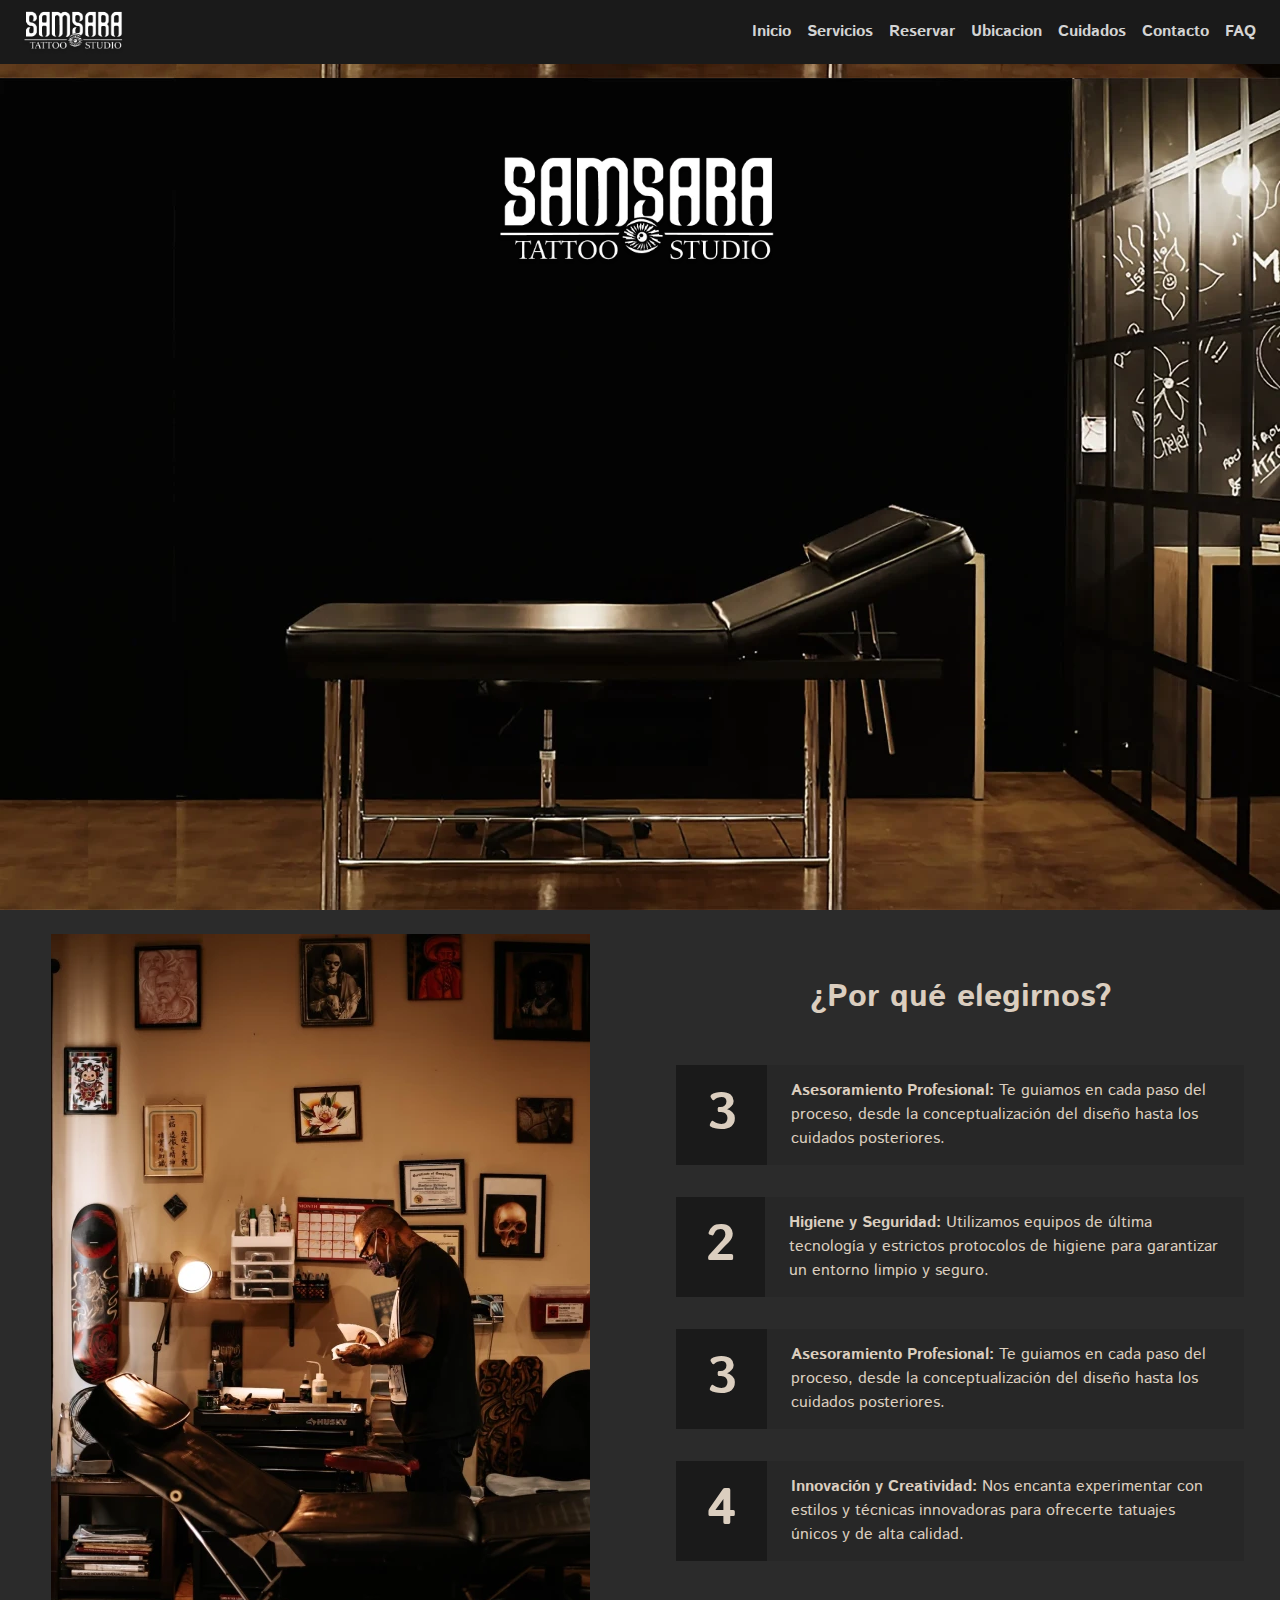
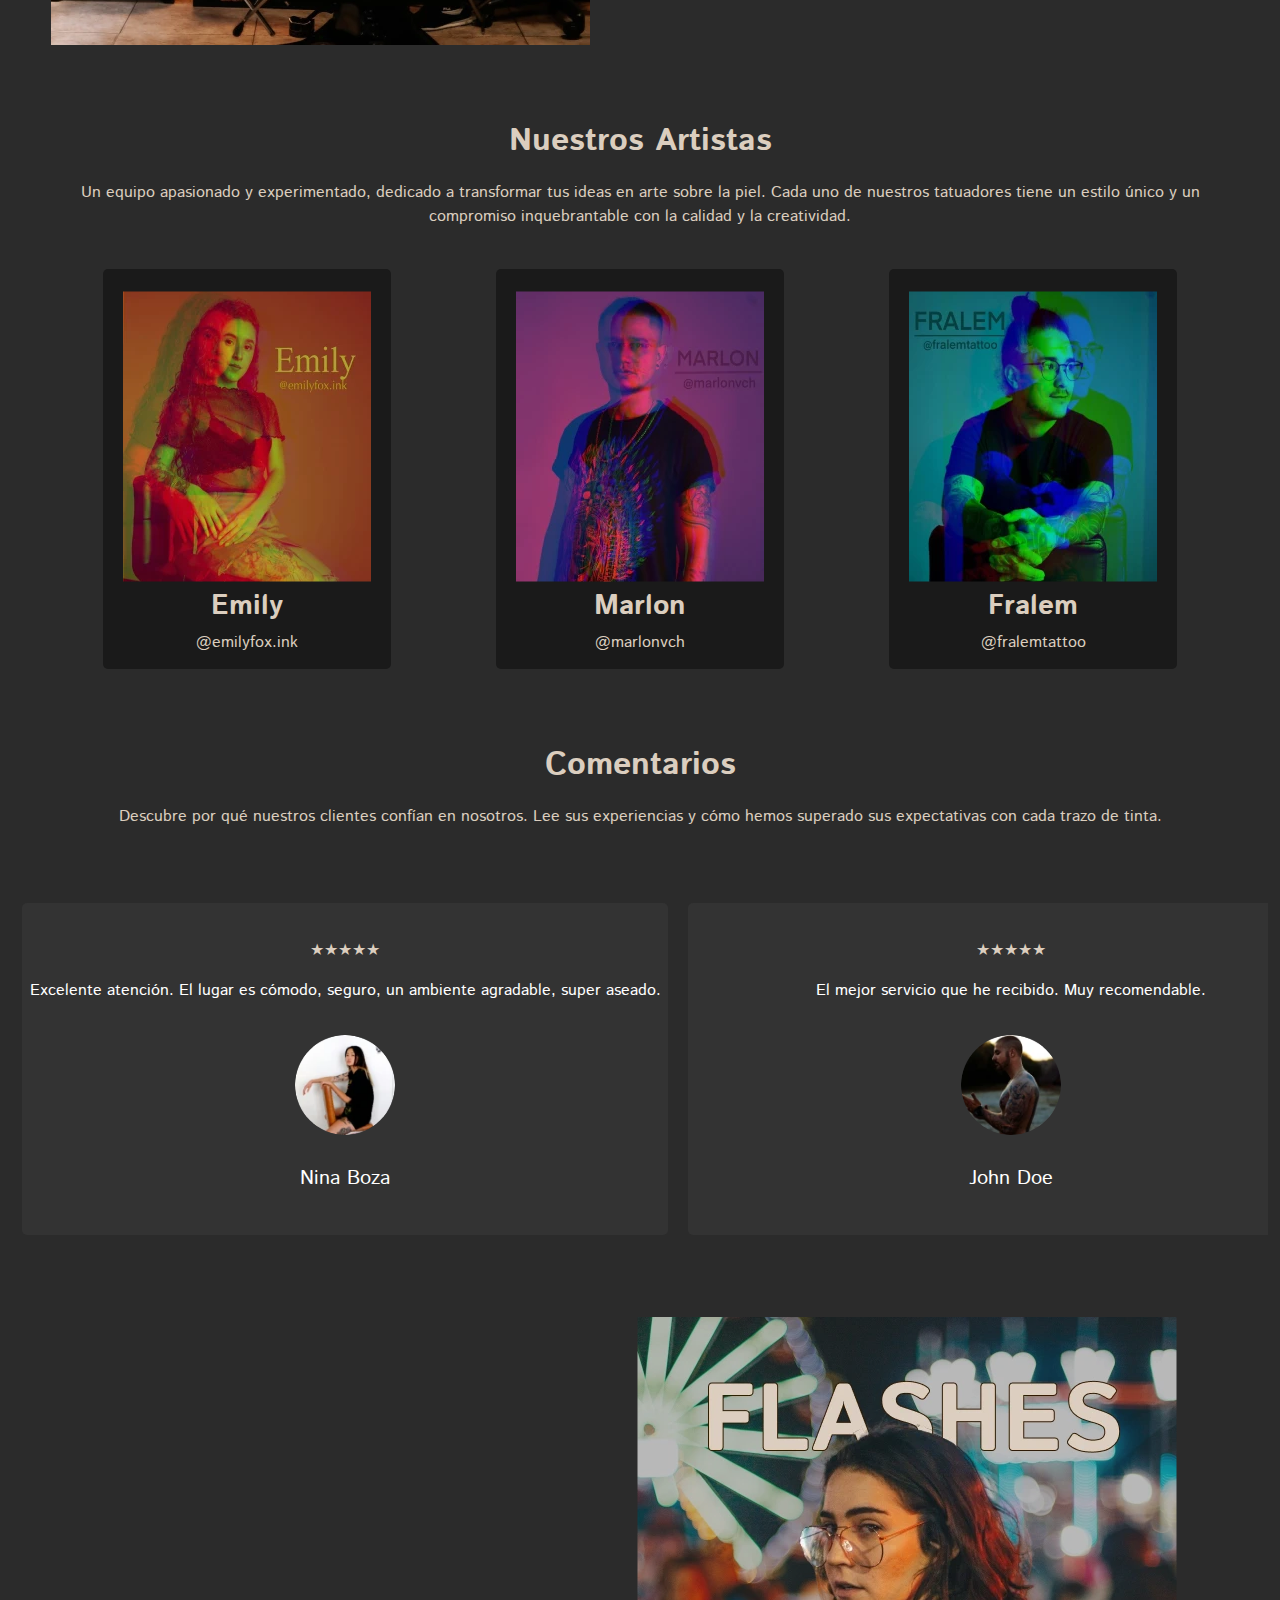
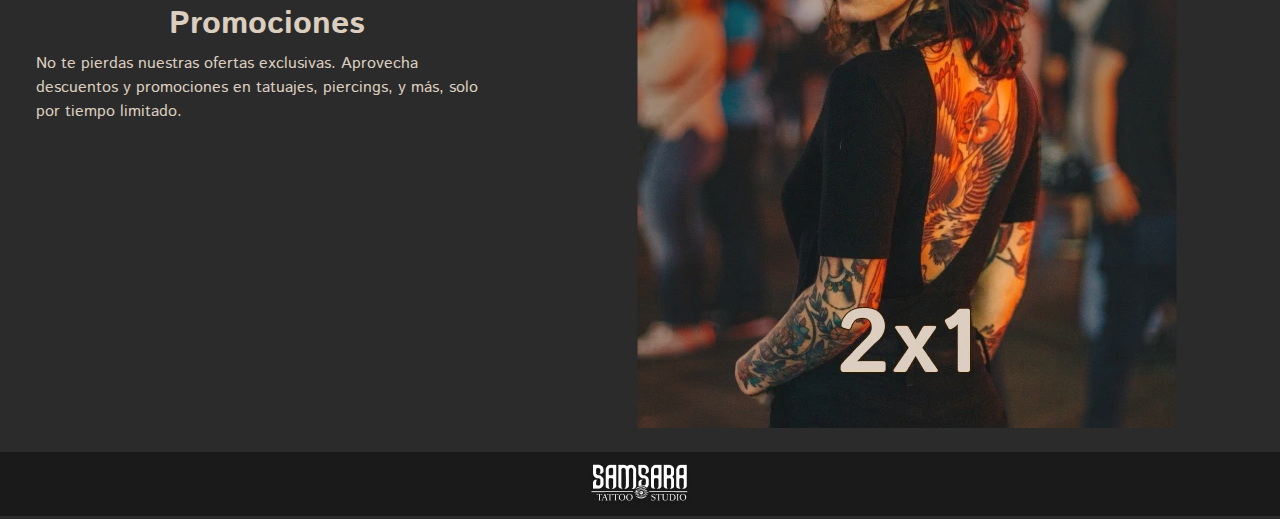
==== index.html @ 42d2559a "final" ====
<!DOCTYPE html>
<html lang="en">

<head>
    <meta charset="UTF-8">
    <meta name="viewport" content="width=device-width, initial-scale=1.0">
    <link href="https://cdn.jsdelivr.net/npm/bootstrap@5.3.0/dist/css/bootstrap.min.css" rel="stylesheet">
    <link rel="stylesheet" href="./index.css">
    <link rel="preconnect" href="https://fonts.googleapis.com">
    <link rel="preconnect" href="https://fonts.gstatic.com" crossorigin>
    <link rel="shortcut icon" href="./images/favicon.webp" type="image/x-icon">
    <link
        href="https://fonts.googleapis.com/css2?family=Istok+Web:ital,wght@0,400;0,700;1,400;1,700&family=Montserrat:ital,wght@0,100..900;1,100..900&display=swap"
        rel="stylesheet">
    <title>Estudio Samsara</title>
</head>

<body>

    <nav class="navbar navbar-expand-lg " aria-label="Main navigation">
        <div class="container-fluid m-0 p-0">
            <a class="navbar-brand m-0 p-0" href="./index.html" tabindex="1">
                <img src="./images/logo.webp" alt="Logo-image" width="100%" height="50"
                    class="d-inline-block align-text-top navStyle">
            </a>
            <button class="navbar-toggler" type="button" data-bs-toggle="collapse" data-bs-target="#navbarNav"
                aria-controls="navbarNav" aria-expanded="false" aria-label="Toggle navigation" tabindex="2">
                <span class="navbar-toggler-icon"></span>
            </button>

            <div class="collapse navbar-collapse" id="navbarNav">
                <ul class="navbar-nav ms-auto">
                    <li class="nav-item">
                        <a class="nav-link" aria-current="page" href="./index.html" tabindex="3">Inicio</a>
                    </li>
                    <li class="nav-item">
                        <a class="nav-link" href="./servicio.html" tabindex="4">Servicios</a>
                    </li>
                    <li class="nav-item">
                        <a class="nav-link" href="./reserva.html" tabindex="5">Reservar</a>
                    </li>
                    <li class="nav-item">
                        <a class="nav-link" href="./ubicacion.html" tabindex="6">Ubicacion</a>
                    </li>
                    <li class="nav-item">
                        <a class="nav-link" href="./cuidados.html" tabindex="7">Cuidados</a>
                    </li>
                    <li class="nav-item">
                        <a class="nav-link" href="./contacto.html" tabindex="8">Contacto</a>
                    </li>
                    <li class="nav-item">
                        <a class="nav-link" href="./faq.html" tabindex="9">FAQ</a>
                    </li>
                </ul>
            </div>
        </div>
    </nav>

    <section class="hero-section p-0 m-0">
        <img src="./images/logo-hero.webp" class="img-fluid imgLogoHero" alt="">
    </section>

    <section class=" p-0 m-0 " tabindex="10     ">
        <div class="row  p-0 m-0  section-oferta">
            <div class="col-md-6 image-container">
                <img src="./images/oferta-de-valor.webp" class="img-fluid p-4" alt="Tatto-Artist-Image">
            </div>
            <div class="col-md-6 text-container">
                <h2 class="sectionTittle">¿Por qué elegirnos?</h2>
                <div class="oferta  p-4 m-0">

                    <div class="oferta-element m-3">
                        <div class="number-oferta ">
                            <p class="p-0 m-0 number-text">3</p>
                        </div>
                        <div class="p-4"><strong>Asesoramiento Profesional:</strong> Te guiamos en cada paso del
                            proceso, desde la conceptualización del diseño hasta los cuidados posteriores.
                        </div>
                    </div>
                    <div class="oferta-element m-3">
                        <div class="number-oferta ">
                            <p class="p-0 m-0 number-text">2</p>
                        </div>
                        <div class="p-4"><strong>Higiene y Seguridad:</strong> Utilizamos equipos de última tecnología y
                            estrictos protocolos de higiene para garantizar un entorno limpio y seguro.
                        </div>
                    </div>
                    <div class="oferta-element m-3">
                        <div class="number-oferta ">
                            <p class="p-0 m-0 number-text">3</p>
                        </div>
                        <div class="p-4"><strong>Asesoramiento Profesional:</strong> Te guiamos en cada paso del
                            proceso, desde la conceptualización del diseño hasta los cuidados posteriores.
                        </div>
                    </div>
                    <div class="oferta-element m-3">
                        <div class="number-oferta ">
                            <p class="p-0 m-0 number-text">4</p>
                        </div>
                        <div class="p-4"><strong>Innovación y Creatividad: </strong> Nos encanta experimentar con
                            estilos y técnicas innovadoras para ofrecerte tatuajes únicos y de alta calidad.
                        </div>
                    </div>
                </div>
            </div>
        </div>
    </section>


    <section class=" p-0 m-0" tabindex="11">
        <div class="row equipo  p-0 m-0 pt-5">
            <div class="col-md-12 Artistas-Text">
                <p class="sectionTittle">Nuestros Artistas</p>
                <p>Un equipo apasionado y experimentado, dedicado a transformar tus ideas en arte sobre la piel. Cada
                    uno de
                    nuestros tatuadores

                    tiene un estilo único y un compromiso inquebrantable con la calidad y la creatividad.</p>
            </div>
            <div class="col-md-12 row  Artistas-Cards pt-3 pb-3">
                <div class="card-team col-md-4 p-0 m-0 mt-2 mb-2">
                    <img src="./images/emily-img.webp" alt="Foto-Artista-Emily" class="img img-fluid m-0 p-0 p-2">
                    <h3>Emily</h3>
                    <a href="https://www.instagram.com/emilyfox.ink/" target="_blank">@emilyfox.ink</a>
                </div>
                <div class="card-team col-md-4 p-0 m-0 mt-2 mb-2">
                    <img src="./images/marlon-img.webp" alt="Foto-Artista-Marlon" class="img img-fluid m-0 p-0 p-2">
                    <h3>Marlon</h3>
                    <a href="https://www.instagram.com/marlonvch/" target="_blank">@marlonvch</a>
                </div>
                <div class="card-team col-md-4 p-0 m-0 mt-2 mb-2">
                    <img src="./images/fralem-img.webp" alt="Foto-Artista-Fralem" class="img img-fluid m-0 p-0 p-2">
                    <h3>Fralem</h3>
                    <a href="https://www.instagram.com/fralemtattoo/" target="_blank">@fralemtattoo</a>
                </div>
            </div>
        </div>

    </section>

    <section class=" p-0 m-0" tabindex="12">
        <div class="row equipo  p-0 m-0 pt-5">
            <div class="col-md-12 Artistas-Text">
                <p class="sectionTittle">Comentarios</p>
                <p>Descubre por qué nuestros clientes confían en nosotros. Lee sus experiencias y cómo hemos superado
                    sus expectativas con cada

                    trazo de tinta.</p>
            </div>
            <div class="container my-5">
                <div class="testimonial-container d-flex">
                    <div class="testimonial-wrapper">
                        <div class="testimonial-card">
                            <div class="testimonial-rating">
                                ★★★★★
                            </div>
                            <p>Excelente atención. El lugar es cómodo, seguro, un ambiente agradable, super aseado.</p>
                            <img src="./images/photoM1.webp" alt="Cliente">
                            <h5 class="mt-3">Nina Boza</h5>
                        </div>
                    </div>
                    <div class="testimonial-wrapper">
                        <div class="testimonial-card">
                            <div class="testimonial-rating">
                                ★★★★★
                            </div>
                            <p>El mejor servicio que he recibido. Muy recomendable.</p>
                            <img src="./images/photoB1.webp" alt="Cliente">
                            <h5 class="mt-3">John Doe</h5>
                        </div>
                    </div>
                    <div class="testimonial-wrapper">
                        <div class="testimonial-card">
                            <div class="testimonial-rating">
                                ★★★★★
                            </div>
                            <p>Un lugar encantador y muy profesional. ¡Volveré sin duda!</p>
                            <img src="./images/photoM2.webp" alt="Cliente">
                            <h5 class="mt-3">Jane Smith</h5>
                        </div>
                    </div>
                    <div class="testimonial-wrapper">
                        <div class="testimonial-card">
                            <div class="testimonial-rating">
                                ★★★★★
                            </div>
                            <p>Ambiente relajante y servicio de primera clase.</p>
                            <img src="./images/PhotoB2.webp" alt="Cliente">
                            <h5 class="mt-3">David Gomez</h5>
                        </div>
                    </div>
                </div>
            </div>
        </div>

    </section>


    <section class=" p-0 m-0 " tabindex="12                 ">
        <div class="row  p-0 m-0  section-oferta">
            <div class="col-md-5 text-container">
                <div class="oferta  p-4 m-0">
                    <h2 class="sectionTittle">Promociones </h2>
                    <p>No te pierdas nuestras ofertas exclusivas. Aprovecha
                        descuentos y promociones en tatuajes, piercings, y más,
                        solo por tiempo limitado.</p>
                </div>
            </div>
            <div class="col-md-7 image-container">
                <img src="./images/promo.webp" class="img-fluid p-4" alt="Tatto-Artist-Image">
            </div>

        </div>
    </section>



    <footer>
        <img src="./images/logo-m.webp" alt="Logo-samsara" class="img-fluid">
    </footer>

    <script src="https://cdn.jsdelivr.net/npm/bootstrap@5.3.0/dist/js/bootstrap.bundle.min.js"></script>
</body>

</html>
---- index.css ----
body{
    font-family: "Istok Web", sans-serif;
    background-color: #2B2B2B;
    color: #DBCEBF;
    padding: 0;
    margin: 0;
    min-height: calc(100vh - 4rem);
    
}


.navbar{
    background-color:#1A1A1A ; 
    height: 4rem;
}

.nav-link{
    color: rgba(255, 255, 255, 0.81);
    font-weight: bold;
}

.nav-link:hover{
    color: #DBCEBF;
    text-decoration: underline;
}

.navbar-nav {
    position: relative;
    right: 1rem;
}
.navbar-brand{
    position: relative;
    left: 1rem;
}

.navbar-toggler {
    border-color:rgba(255, 255, 255, 0.81);  
}

.navbar-toggler-icon {
    background-image: url("data:image/svg+xml;charset=utf8,%3Csvg viewBox='0 0 30 30' xmlns='http://www.w3.org/2000/svg'%3E%3Cpath stroke='rgba(255, 255, 255, 0.81)' stroke-width='2' stroke-linecap='round' stroke-miterlimit='10' d='M4 7h22M4 15h22M4 23h22'/%3E%3C/svg%3E"); 
}

.section-oferta{
display: flex;
align-items: center;
}

.oferta{   
    display: flex;
    align-items: center;
    justify-content: center;
    flex-direction: column;
}

.oferta h2{
    font-weight: bold;
}

.oferta-element{
    
    display: flex;
    align-items: center;
    flex-direction: row;
    background-color: #262525ab;
    width: 100%;
    height: 6.25rem;
}

.number-oferta{
    height: 6.25rem;
    width: 13rem;
    background-color:#1A1A1A;
    display: flex;
    align-items: center;
    justify-content: center;
    font-size: 50px;
    font-weight: bold;
}

.equipo{
    padding-top: 3.125rem;
    padding-left: 3.125rem;
    padding-right: 3.125rem;
    display: flex;
    flex-direction: row;
    align-items: center;
    justify-content: center;
    flex-direction: column;
}

.Artistas-Text{
    text-align: center;
    padding-left: 3.125rem;
    padding-right: 3.125rem;
    display: flex;
    flex-direction: column;
    align-items: center;
    justify-content: center;
}
.Artistas-Cards{
    padding-left: 3.125rem;
    padding-right: 3.125rem;
    display: flex;
    flex-direction: row;
    align-items: center;
    justify-content: space-around;
}

.Artistas-Text h2{
    font-weight: bold;
    font-size: 10px;
}

footer {
    background-color:#1A1A1A ; 
    text-align: center;
    width: 100%;
    padding: 0;
    margin: 0;
    height: 4rem;
     

}

footer img {

   padding: .5rem;
}


.hero-section{
    background-image: url("./images/hero-img.webp");
    background-size:100%;
    background-position-y:100% ;
    position: relative;
    display: flex;
    align-self: center;
    justify-content: center;
    z-index: -1; 
    height: 94vh;
    width: 100%;
}

.imgLogoHero{
    
    position: relative;
    top: 5rem;
    height: 8rem;
}

.card-team{
    display: flex;
    height: 25rem;
    width: 18rem;
    background-color: #1A1A1A;
    justify-content: center;
    align-items: center;
    flex-direction: column;
    border-radius: 5px;
}

.card-team:hover{
    background-color: #1f1f1f;
}

h3{
    font-weight: bold;
}

a{
    text-decoration: none;
    color: #DBCEBF;
}
a:hover{
    text-decoration: underline;
    color: #8c6031;

}

.testimonial-card {
    background-color: #333;
    color: white;
    padding: 20px;
    text-align: center;
    border-radius: 5px;
    width: 40.375rem;
    height: 20.75rem;
    display: flex;
    flex-direction: column;
    align-items: center;
    justify-content: center;
  }

  .testimonial-card img {
    border-radius: 50%;
    width: 100px;
    height: 100px;
    object-fit: cover;
  }

  .testimonial-rating {
    color:#DBCEBF;


  }

  .image-container{
    display: flex;
    justify-content: center;
  }

  .testimonial-container {
    overflow-x: auto;
    white-space: nowrap;
    -webkit-overflow-scrolling: touch;
  }

  .testimonial-card{
    gap: 1rem;
  }

  .testimonial-container .testimonial-wrapper {
    display: inline-block;
    width: calc(100% - 20px);  
    margin: 10px;
    vertical-align: top;
  }

  .Servicios-Text{
    display: flex;
    flex-direction: column;
    align-items: center;
    justify-content: center;
    text-align: center;
  }

  .sectionTittle{
    font-size: 2rem;
    font-weight: bold;
    text-align: center;
}

.Servicios-Cards h3{
    font-size: 20px;
}

.Servicios-Cards p{
    padding: 15px;
}

.card-serv{
    padding: 2rem;
}

.card-serv img{
    height: 250px;
}






.accordion-body{
    background-color:  #1A1A1A;
    color: #DBCEBF;  
}

.accordion-header button{
    background-color:  #1A1A1A;
    color: #DBCEBF;  
    
}

.accordion{
    z-index: -1;
}

.btnForm{
    color: #DBCEBF;
    border-color:#DBCEBF;
    background-color: #1A1A1A;
}

.btnForm:hover{
    background-color: #222222;
    border-color:#DBCEBF;
}

.form-inp{
    border-color:#DBCEBF;
    background-color: #1A1A1A;
    width: 500px;
   
}

input[type="date"],
input[type="time"] {
    color: #f0e4d946;   
    border-color:#DBCEBF;
    background-color: #1A1A1A;
}

input[type="date"]::-webkit-calendar-picker-indicator,
input[type="time"]::-webkit-calendar-picker-indicator {
  filter: invert(1);
}

.form-inp::placeholder {
    color: #f0e4d946;   
  }

.card-blog {
   
    background-color:#1A1A1A;
    height: 470px;
    width: 350px;

}


.card-img-top{
    height: 250px;
}

.card-text-blog{
    color:#DBCEBF;
}
.text-muted-blog{
    color:#dbcebf44;
}

.card-title{
    color: #8c6031;
}

.blog{
    display: flex;
    flex-direction: row;
    justify-content: space-around;
}



@media (max-width: 575px) {
    .hero-section{
        height: 95vh;
    }

    .imgLogoHero{
        position: relative;
        top: 8.5rem;
        height: 8rem;
    }

    .hero-section{
        background-size: cover;
        background-position-x:60% ;
        position: relative;
        
    }

    .navbar-toggler{
        position: relative;
        right: 1rem;
    }

    .nav-link{
        height: 3rem;
        position: relative;
        left: 2rem;
    }

    .navbar-collapse{
        background-color:  #1A1A1A;
       }

    .oferta-element{   
        font-size: .875rem;
        height: 130px;
    }

    .number-oferta{
        height: 130px;
    }

    .card-team{
        height: 23rem;
        width: 15rem;
    }

    .testimonial-card{
        width: 300px;
        height: 300px;
        text-wrap:wrap;
        gap: 10px;
    }

    .sectionTittle{
        font-size: 1.5rem;}

    
        .card-serv{
            height: 400px;
            width: 300px;
        }
        
        .maps{
            margin-top: 10px;
             
            height: 500px;
        }    
        .form-inp{
            border-color:#DBCEBF;
            width: 250px;
        }

        .single-section{
            min-height: calc(100vh - 120px);
            
        }
}


@media (min-width: 	1650px ) {
    .Artistas-Cards{
        margin-top: 100px;
    }

    .maps{
        margin-top: 80px;
        width: 1600px;
        height: 550px;
     }
}

@media (min-width: 1080px) {
    .single-section{

        height: calc(100vh  -  8rem);
     }

    .maps{
        margin-top: 60px;
        width: 1300px;
        height: 350px;
     }

     .accordion{
        margin-top: 60px;
     }
 
    
}
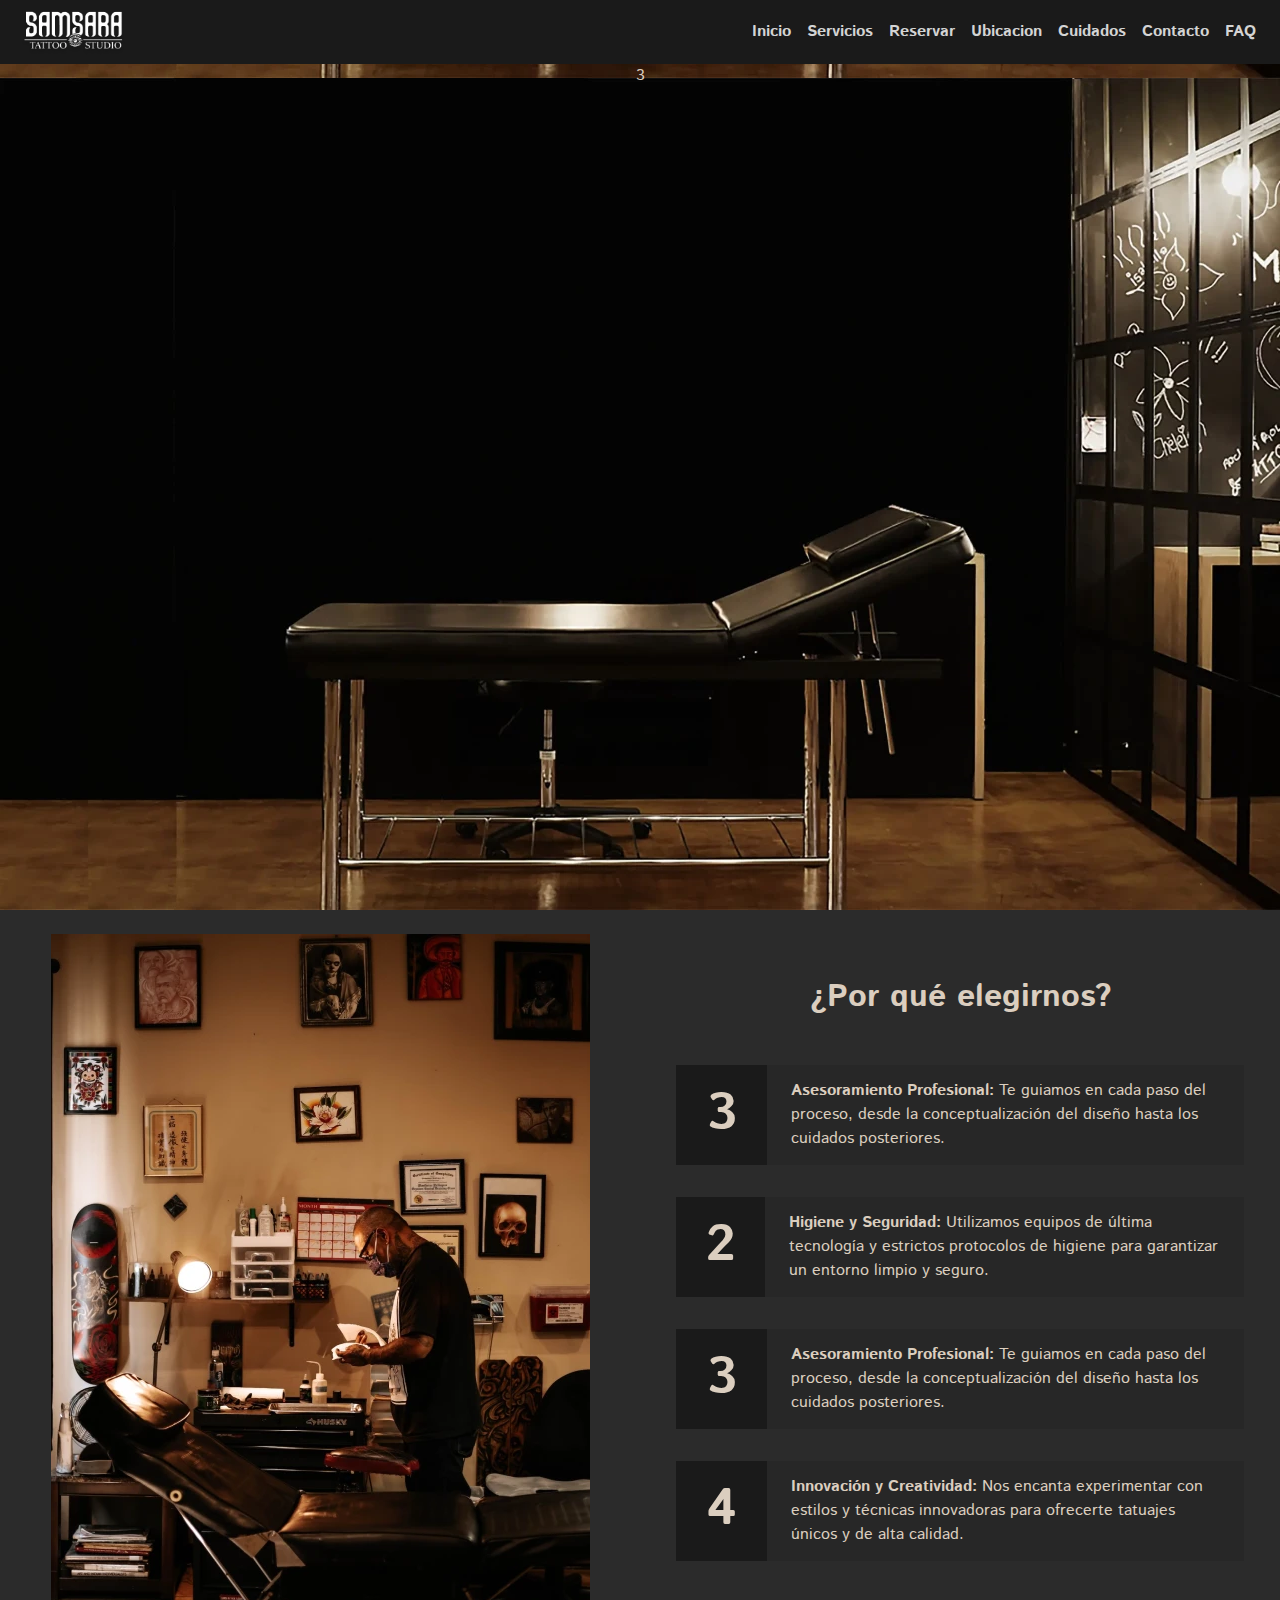
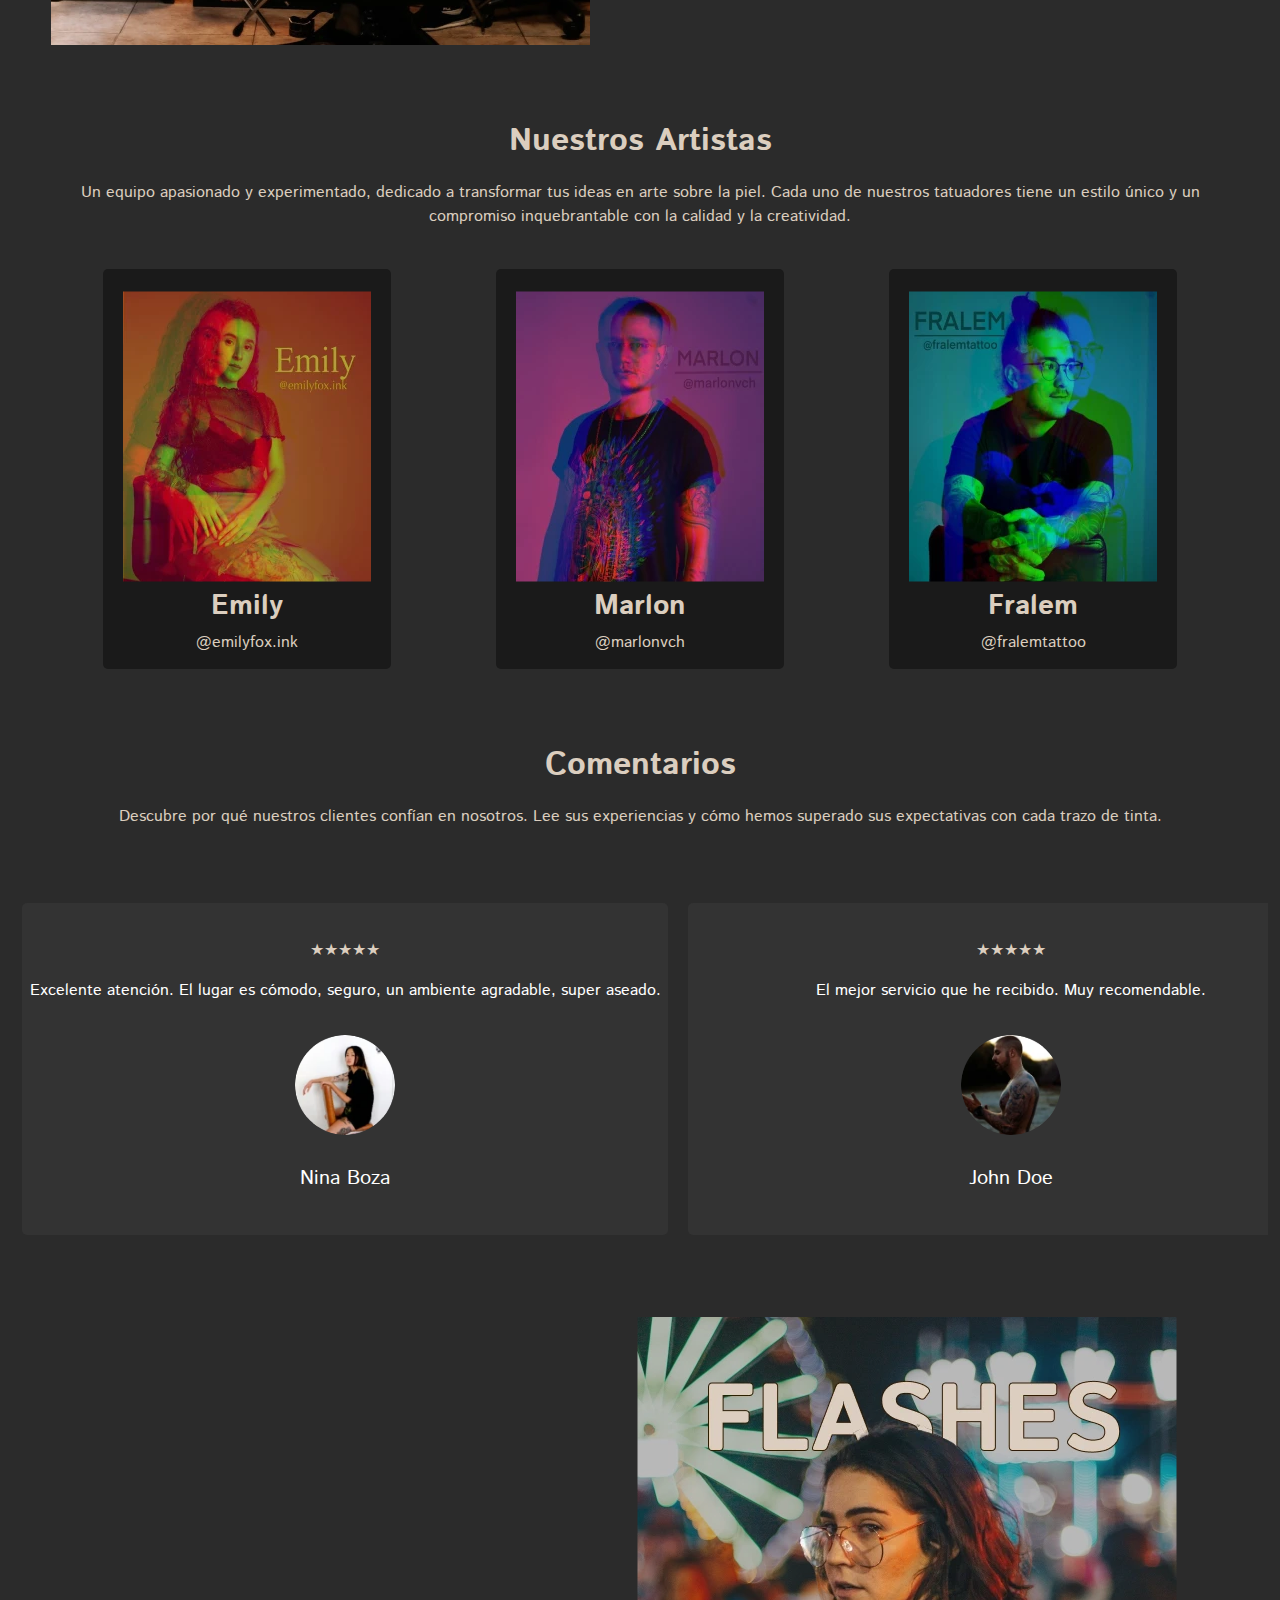
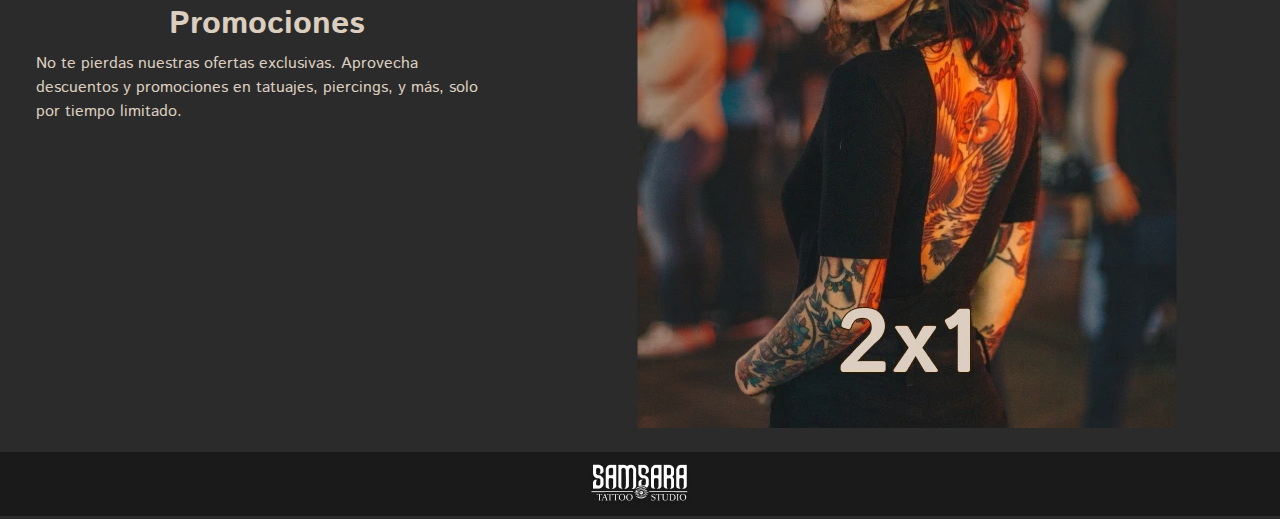
==== commit 83bb7f8f: "Update index.html" ====
--- a/index.html
+++ b/index.html
@@ -57,7 +57,8 @@
     </nav>
 
     <section class="hero-section p-0 m-0">
-        <img src="./images/logo-hero.webp" class="img-fluid imgLogoHero" alt="">
+       
+        <p class="p-0 m-0 number-text">3</p>
     </section>
 
     <section class=" p-0 m-0 " tabindex="10     ">
@@ -222,4 +223,4 @@
     <script src="https://cdn.jsdelivr.net/npm/bootstrap@5.3.0/dist/js/bootstrap.bundle.min.js"></script>
 </body>
 
-</html>+</html>
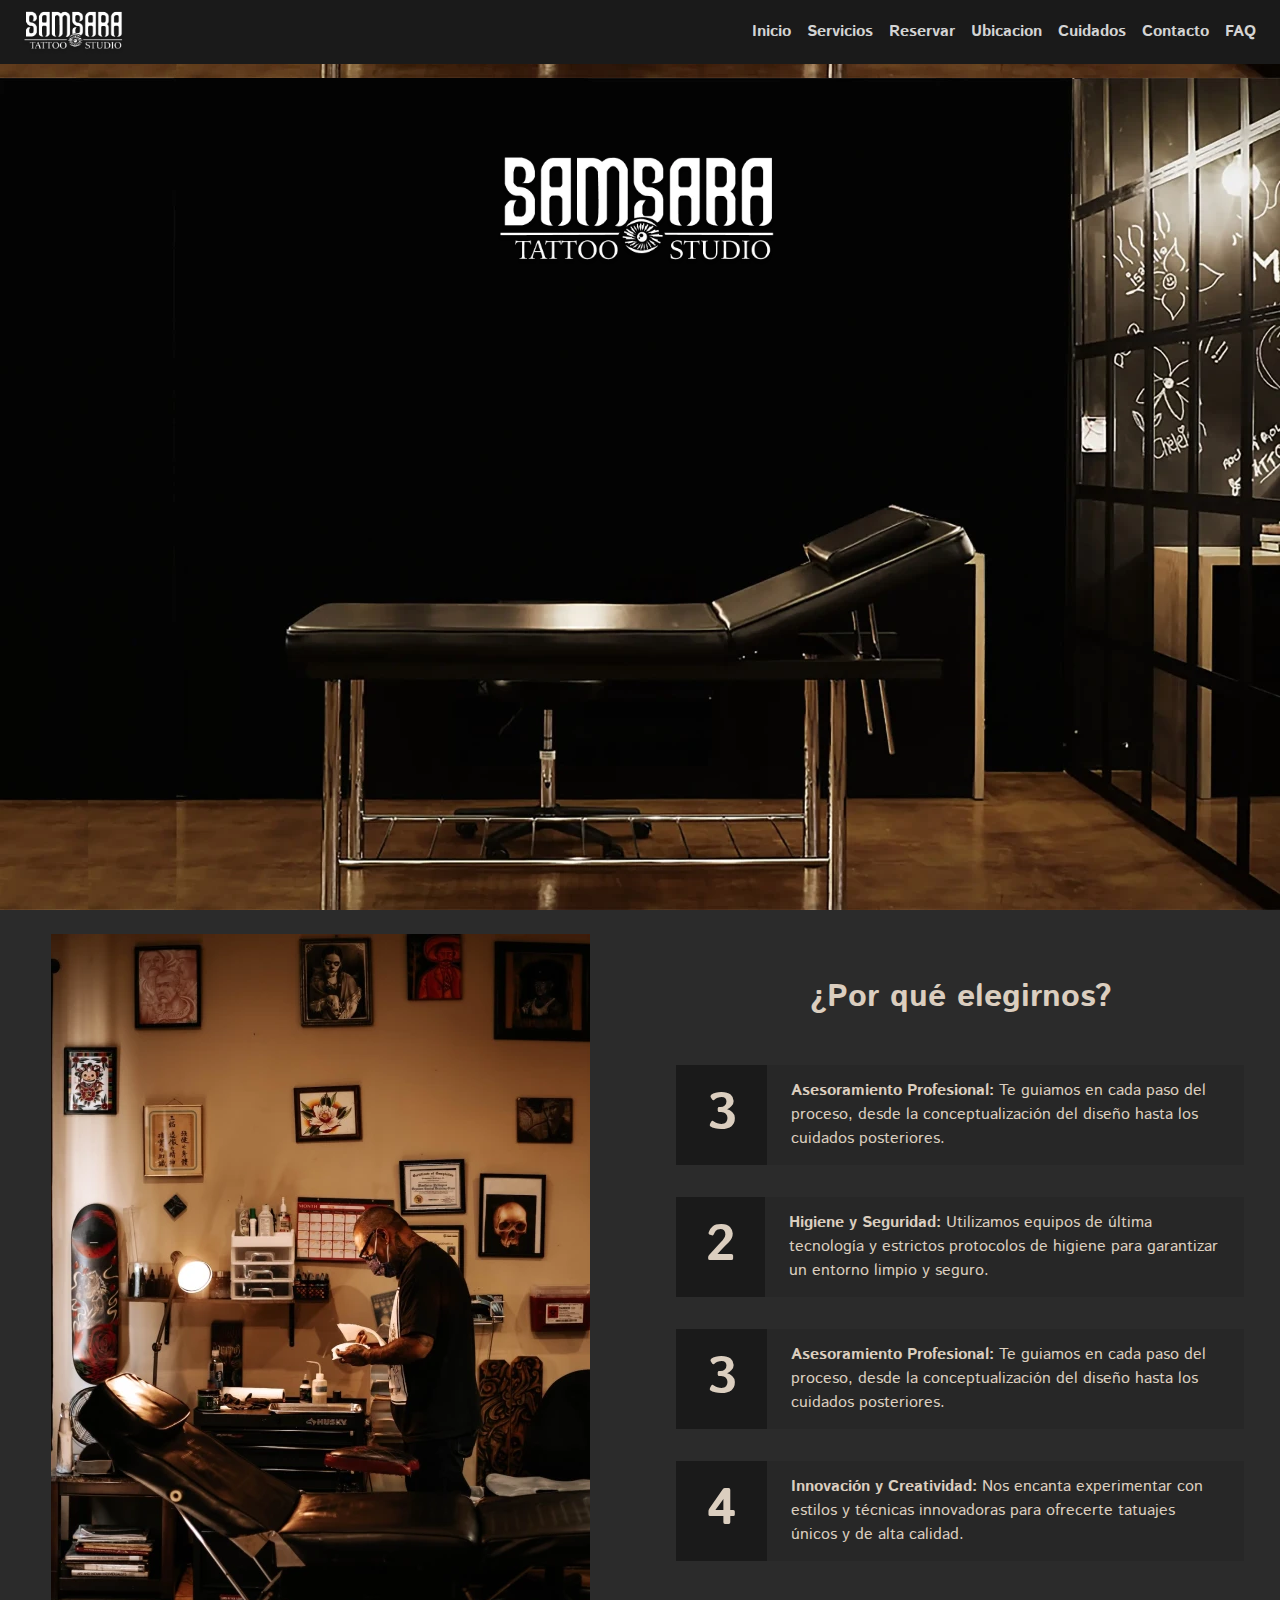
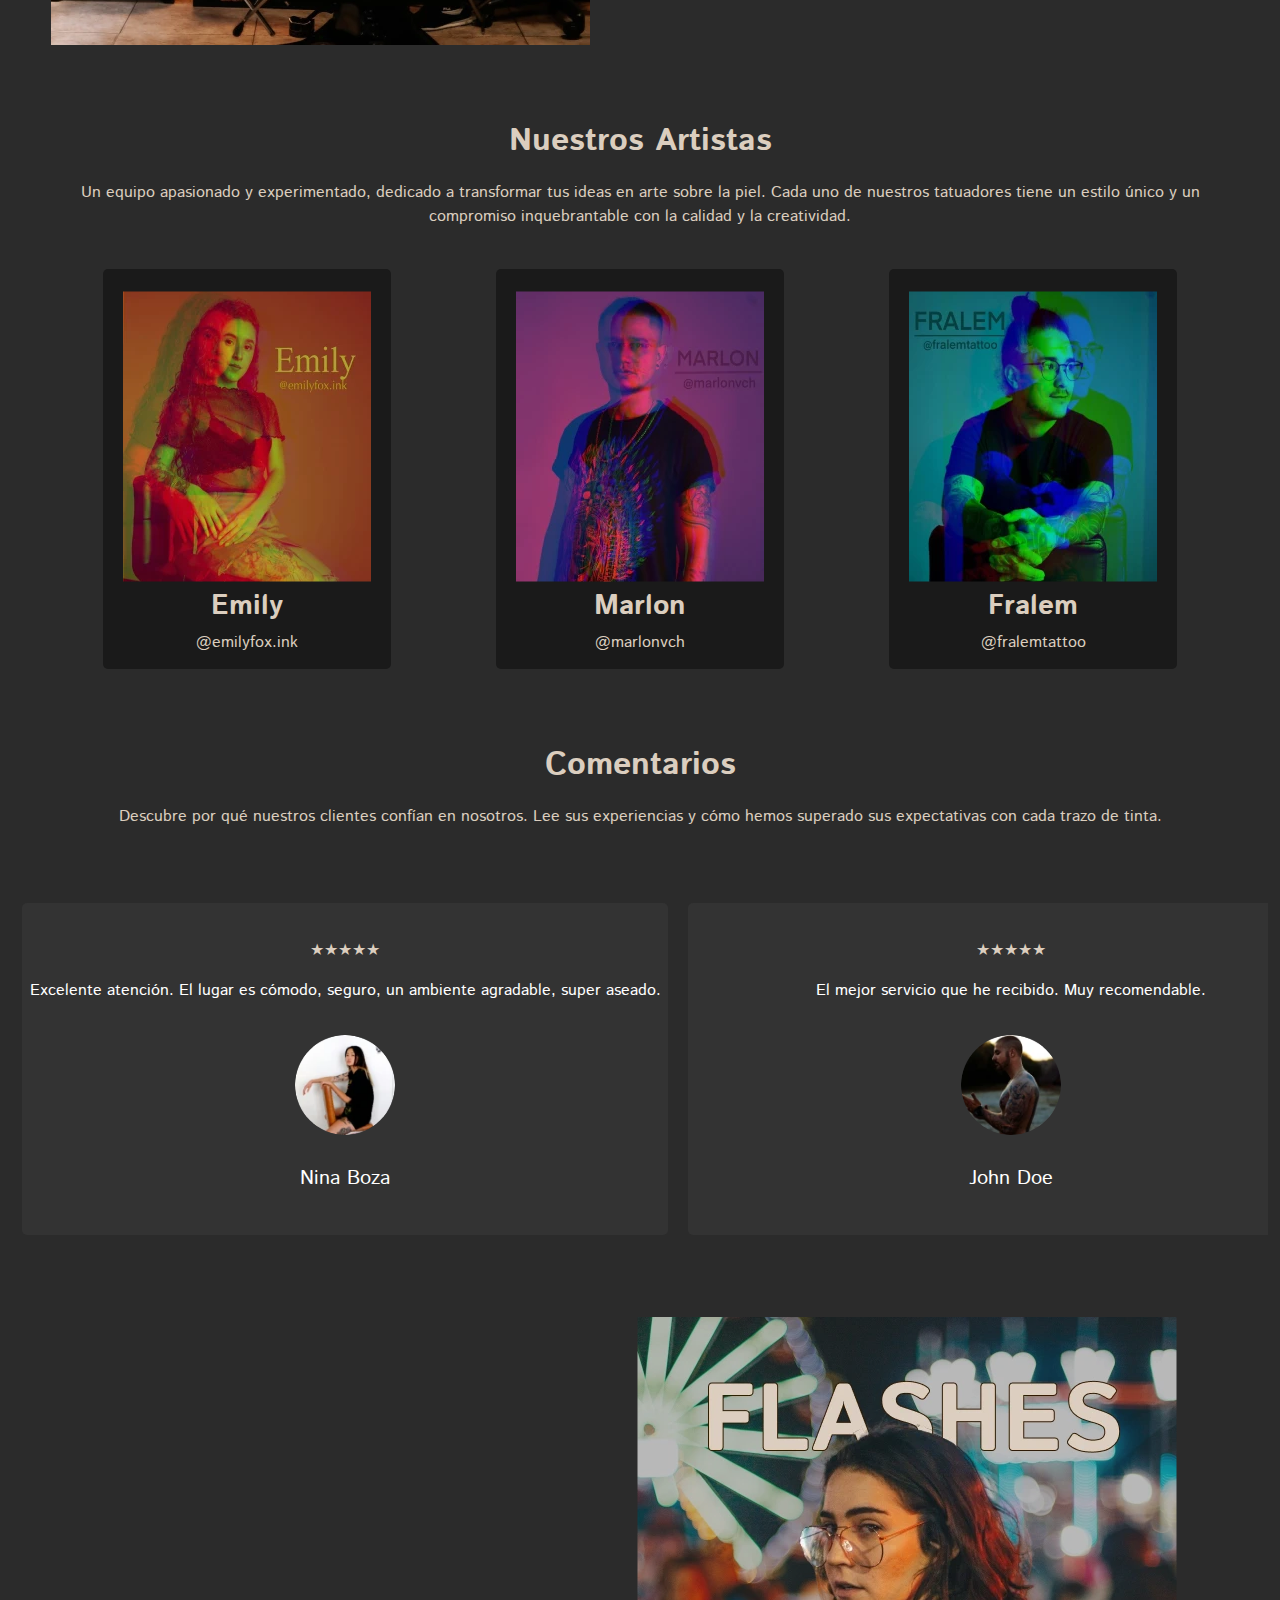
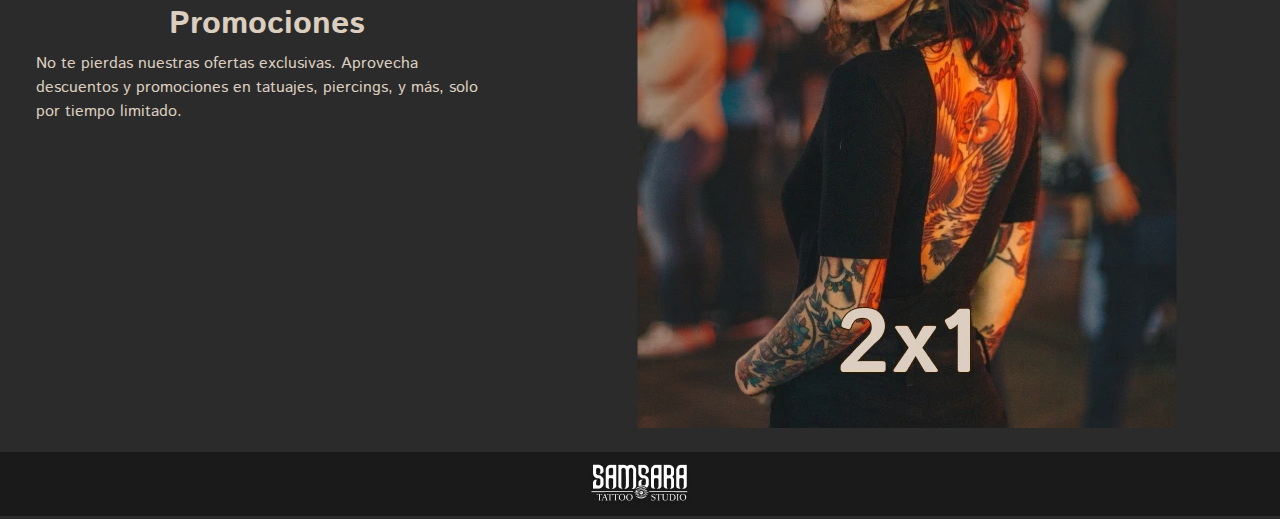
==== commit a12c9a25: "Update index.html" ====
--- a/index.html
+++ b/index.html
@@ -57,8 +57,8 @@
     </nav>
 
     <section class="hero-section p-0 m-0">
-       
-        <p class="p-0 m-0 number-text">3</p>
+       <img src="./images/logo-hero.webp" class="img-fluid imgLogoHero" alt="">
+    
     </section>
 
     <section class=" p-0 m-0 " tabindex="10     ">
